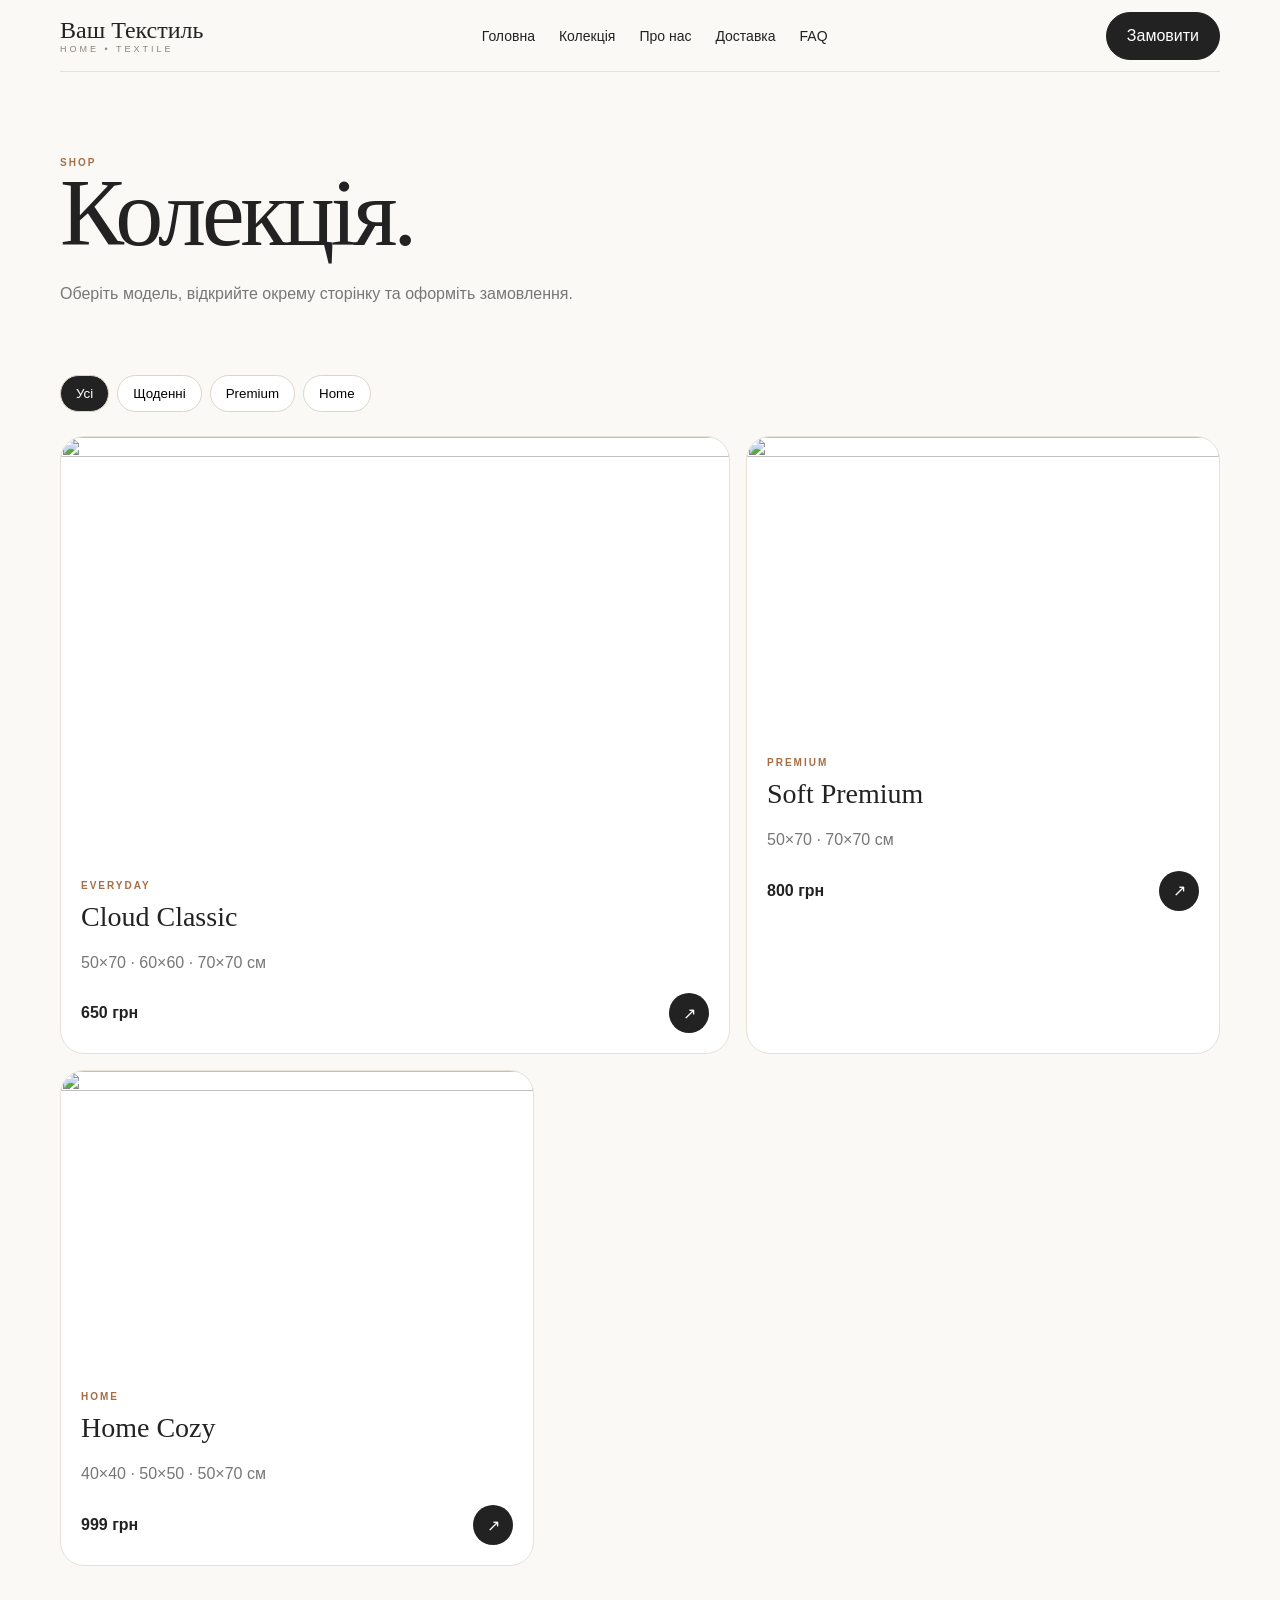
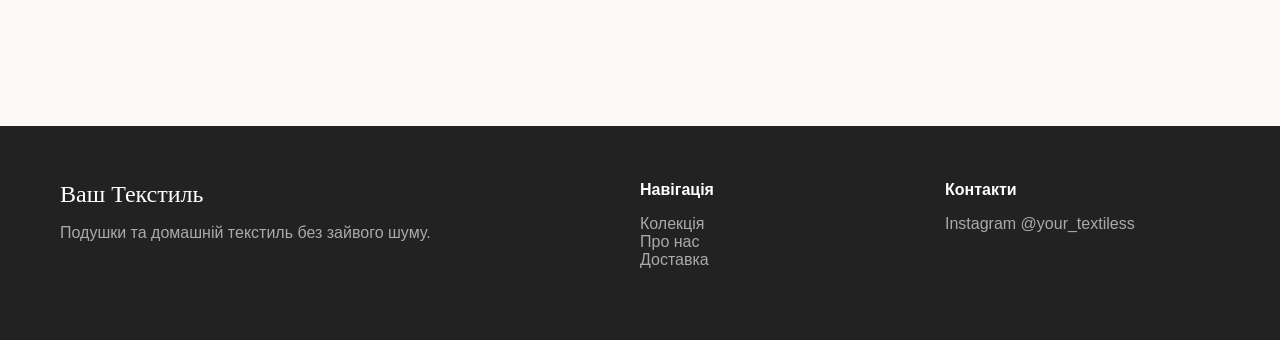
==== catalog.html @ 3e940762 "Add files via upload" ====
<!doctype html><html lang='uk'><head><meta charset='utf-8'><meta name='viewport' content='width=device-width,initial-scale=1'><title>Колекція — Ваш Текстиль</title><link rel='stylesheet' href='style.css'></head><body><header><div class='wrap nav'><a class='logo' href='index.html'>Ваш Текстиль<small>HOME • TEXTILE</small></a><nav class='links'><a href='index.html'>Головна</a><a href='catalog.html'>Колекція</a><a href='about.html'>Про нас</a><a href='delivery.html'>Доставка</a><a href='faq.html'>FAQ</a></nav><a class='btn dark' href='order.html'>Замовити</a></div></header><main><section class='page'><div class='wrap'><span class='tag'>SHOP</span><h1>Колекція.</h1><p class='muted'>Оберіть модель, відкрийте окрему сторінку та оформіть замовлення.</p></div></section><section class='section' style='padding-top:20px'><div class='wrap'><div class='filters'><button class='filter selected' data-f='all'>Усі</button><button class='filter' data-f='everyday'>Щоденні</button><button class='filter' data-f='premium'>Premium</button><button class='filter' data-f='home'>Home</button></div><div class='products'><a class='card product reveal' data-f='everyday' href='product.html?item=classic'><img src='https://images.unsplash.com/photo-1584100936595-c0654b55a2e2?auto=format&fit=crop&w=1000&q=85'><div class='body'><span class='tag'>EVERYDAY</span><h3>Cloud Classic</h3><p class='muted'>50×70 · 60×60 · 70×70 см</p><div class='foot'><b>650 грн</b><span class='arrow'>↗</span></div></div></a><a class='card product reveal' data-f='premium' href='product.html?item=premium'><img src='https://images.unsplash.com/photo-1578898887932-dce23a59509c?auto=format&fit=crop&w=1000&q=85'><div class='body'><span class='tag'>PREMIUM</span><h3>Soft Premium</h3><p class='muted'>50×70 · 70×70 см</p><div class='foot'><b>800 грн</b><span class='arrow'>↗</span></div></div></a><a class='card product reveal' data-f='home' href='product.html?item=cozy'><img src='https://images.unsplash.com/photo-1616627547584-bf28cee262db?auto=format&fit=crop&w=1000&q=85'><div class='body'><span class='tag'>HOME</span><h3>Home Cozy</h3><p class='muted'>40×40 · 50×50 · 50×70 см</p><div class='foot'><b>999 грн</b><span class='arrow'>↗</span></div></div></a></div></div></section></main><footer class='footer'><div class='wrap footerGrid'><div><div class='logo'>Ваш Текстиль</div><p>Подушки та домашній текстиль без зайвого шуму.</p></div><div><b>Навігація</b><p><a href='catalog.html'>Колекція</a><br><a href='about.html'>Про нас</a><br><a href='delivery.html'>Доставка</a></p></div><div><b>Контакти</b><p><a href='https://www.instagram.com/your_textiless/' target='_blank'>Instagram @your_textiless</a></p></div></div></footer><script src='script.js'></script></body></html>
---- style.css ----
*{box-sizing:border-box}body{margin:0;background:#faf9f6;color:#222;font-family:Inter,Arial,sans-serif}a{text-decoration:none;color:inherit}.wrap{width:min(1160px,calc(100% - 28px));margin:auto}.nav{height:72px;display:flex;align-items:center;justify-content:space-between;border-bottom:1px solid #e7e1d7}.logo{font:24px Georgia,serif}.logo small{display:block;font:9px Arial;letter-spacing:3px;color:#8b847a}.links{display:flex;gap:24px;font-size:14px}.btn{display:inline-flex;padding:14px 20px;border-radius:999px;border:1px solid #222;justify-content:center}.dark{background:#222;color:#fff}.hero{padding:34px 0}.heroGrid{display:grid;grid-template-columns:1fr 1fr;gap:16px}.heroText,.story{background:#f1ece3;border-radius:30px;padding:clamp(32px,6vw,72px);display:flex;flex-direction:column;justify-content:end}.hero h1,.page h1{font:clamp(52px,8vw,96px)/.9 Georgia,serif;letter-spacing:-4px;margin:0 0 24px}.muted{color:#777;line-height:1.8}.heroImg,.photo{border-radius:30px;overflow:hidden}.heroImg img,.photo img{width:100%;height:100%;object-fit:cover;transition:.8s}.heroImg:hover img,.photo:hover img{transform:scale(1.04)}.heroImg{min-height:590px}.section{padding:80px 0}.head{display:flex;justify-content:space-between;gap:25px;align-items:end;margin-bottom:28px}.title{font:52px Georgia,serif;margin:0;letter-spacing:-2px}.products{display:grid;grid-template-columns:repeat(12,1fr);gap:16px}.card{background:#fff;border:1px solid #e7e1d7;border-radius:24px;overflow:hidden;transition:.3s}.card:hover{transform:translateY(-5px);box-shadow:0 20px 60px #00000012}.card:nth-child(1){grid-column:span 7}.card:nth-child(2),.card:nth-child(3){grid-column:span 5}.card img{width:100%;aspect-ratio:16/10;object-fit:cover}.body{padding:20px}.tag{font-size:10px;letter-spacing:2px;color:#a66e45;font-weight:bold}.body h3{font:28px Georgia,serif;margin:8px 0}.foot{display:flex;justify-content:space-between;align-items:center}.arrow{background:#222;color:white;border-radius:50%;width:40px;height:40px;display:grid;place-items:center}.storyGrid,.detail,.formGrid{display:grid;grid-template-columns:1fr 1fr;gap:18px}.photo{min-height:560px}.story{min-height:560px}.page{padding:80px 0 30px}.page p{max-width:650px}.filters{display:flex;gap:8px;flex-wrap:wrap;margin-bottom:24px}.filter,.size{padding:10px 15px;border:1px solid #ddd5ca;background:white;border-radius:999px;cursor:pointer}.selected{background:#222;color:#fff}.faq{max-width:800px}.q{border-top:1px solid #ddd5ca;padding:20px 0;cursor:pointer}.ans{display:none;color:#777;line-height:1.7;padding:0 0 20px}.q.open .ans{display:block}.form,.side{padding:30px;border-radius:28px;border:1px solid #e7e1d7;background:white}.side{background:#f1ece3;border:0}.field{margin-bottom:15px}.field label{display:block;font-size:11px;color:#777;margin-bottom:6px}.field input,.field select,.field textarea{width:100%;padding:13px;border:1px solid #ddd5ca;border-radius:12px;background:#faf9f6}.field textarea{min-height:110px}.footer{margin-top:80px;background:#222;color:white;padding:55px 0}.footerGrid{display:grid;grid-template-columns:2fr 1fr 1fr;gap:30px}.footer p,.footer a{color:#aaa}.reveal{opacity:0;transform:translateY(20px);transition:.7s}.show{opacity:1;transform:none}.modal{position:fixed;inset:0;background:#0009;display:grid;place-items:center;padding:18px;z-index:9}.modalBox{background:#faf9f6;border-radius:25px;padding:28px;width:min(600px,100%)}pre{white-space:pre-wrap;background:white;border:1px solid #ddd5ca;border-radius:14px;padding:15px;font:13px/1.6 Arial}@media(max-width:800px){.links{display:none}.heroGrid,.storyGrid,.detail,.formGrid{grid-template-columns:1fr}.heroImg{min-height:420px}.products{grid-template-columns:1fr}.card:nth-child(n){grid-column:auto}.photo,.story{min-height:420px}.footerGrid{grid-template-columns:1fr}.section{padding:55px 0}.title{font-size:42px}}
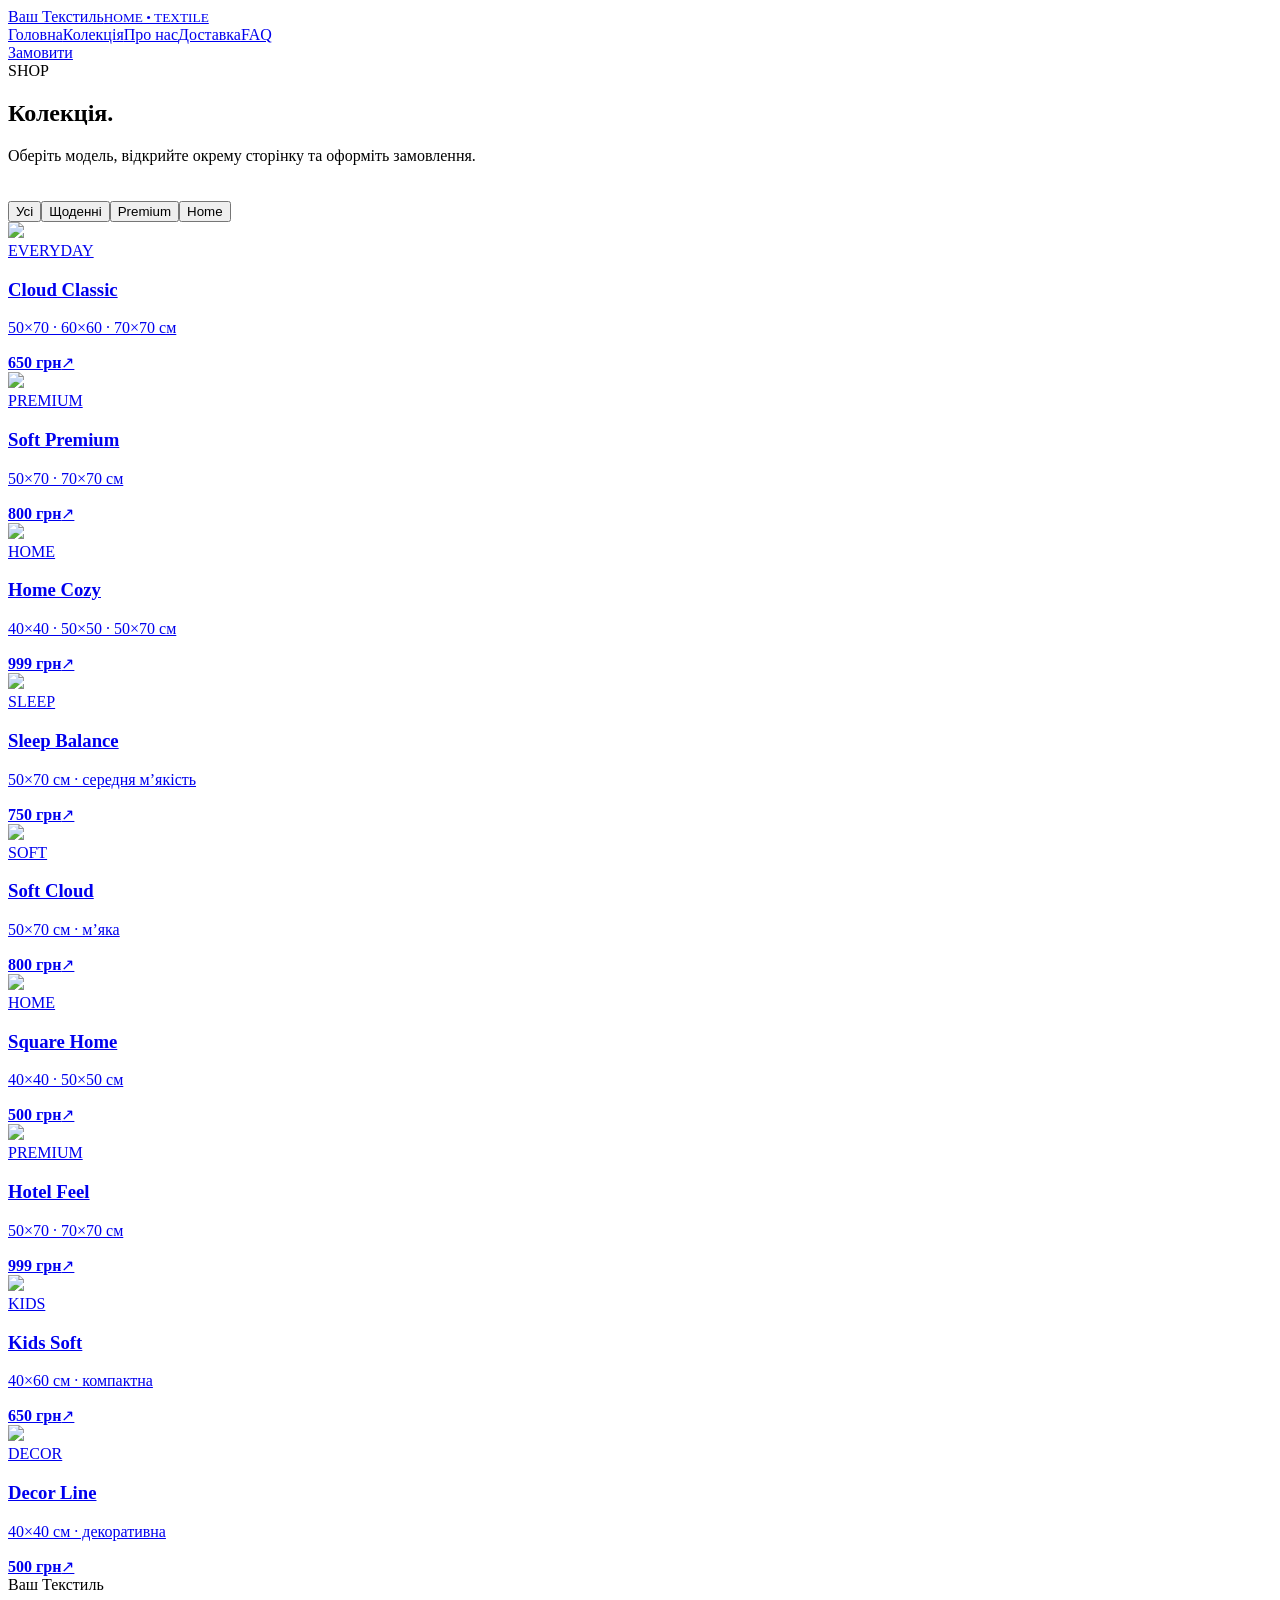
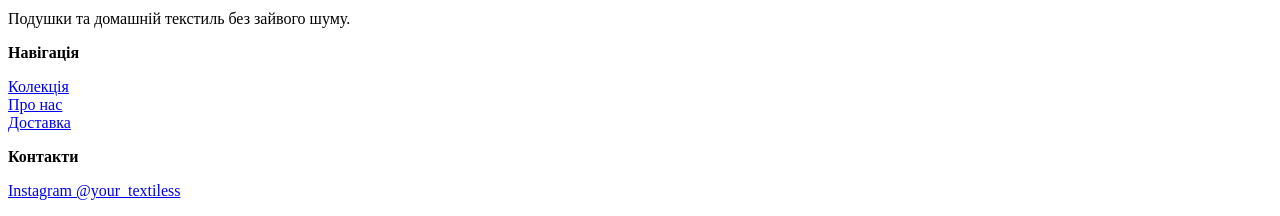
==== commit f63c4ac7: "Add files via upload" ====
--- a/catalog.html
+++ b/catalog.html
@@ -1 +1 @@
-<!doctype html><html lang='uk'><head><meta charset='utf-8'><meta name='viewport' content='width=device-width,initial-scale=1'><title>Колекція — Ваш Текстиль</title><link rel='stylesheet' href='style.css'></head><body><header><div class='wrap nav'><a class='logo' href='index.html'>Ваш Текстиль<small>HOME • TEXTILE</small></a><nav class='links'><a href='index.html'>Головна</a><a href='catalog.html'>Колекція</a><a href='about.html'>Про нас</a><a href='delivery.html'>Доставка</a><a href='faq.html'>FAQ</a></nav><a class='btn dark' href='order.html'>Замовити</a></div></header><main><section class='page'><div class='wrap'><span class='tag'>SHOP</span><h1>Колекція.</h1><p class='muted'>Оберіть модель, відкрийте окрему сторінку та оформіть замовлення.</p></div></section><section class='section' style='padding-top:20px'><div class='wrap'><div class='filters'><button class='filter selected' data-f='all'>Усі</button><button class='filter' data-f='everyday'>Щоденні</button><button class='filter' data-f='premium'>Premium</button><button class='filter' data-f='home'>Home</button></div><div class='products'><a class='card product reveal' data-f='everyday' href='product.html?item=classic'><img src='https://images.unsplash.com/photo-1584100936595-c0654b55a2e2?auto=format&fit=crop&w=1000&q=85'><div class='body'><span class='tag'>EVERYDAY</span><h3>Cloud Classic</h3><p class='muted'>50×70 · 60×60 · 70×70 см</p><div class='foot'><b>650 грн</b><span class='arrow'>↗</span></div></div></a><a class='card product reveal' data-f='premium' href='product.html?item=premium'><img src='https://images.unsplash.com/photo-1578898887932-dce23a59509c?auto=format&fit=crop&w=1000&q=85'><div class='body'><span class='tag'>PREMIUM</span><h3>Soft Premium</h3><p class='muted'>50×70 · 70×70 см</p><div class='foot'><b>800 грн</b><span class='arrow'>↗</span></div></div></a><a class='card product reveal' data-f='home' href='product.html?item=cozy'><img src='https://images.unsplash.com/photo-1616627547584-bf28cee262db?auto=format&fit=crop&w=1000&q=85'><div class='body'><span class='tag'>HOME</span><h3>Home Cozy</h3><p class='muted'>40×40 · 50×50 · 50×70 см</p><div class='foot'><b>999 грн</b><span class='arrow'>↗</span></div></div></a></div></div></section></main><footer class='footer'><div class='wrap footerGrid'><div><div class='logo'>Ваш Текстиль</div><p>Подушки та домашній текстиль без зайвого шуму.</p></div><div><b>Навігація</b><p><a href='catalog.html'>Колекція</a><br><a href='about.html'>Про нас</a><br><a href='delivery.html'>Доставка</a></p></div><div><b>Контакти</b><p><a href='https://www.instagram.com/your_textiless/' target='_blank'>Instagram @your_textiless</a></p></div></div></footer><script src='script.js'></script></body></html>+<!doctype html><html lang='uk'><head><meta charset='utf-8'><meta name='viewport' content='width=device-width,initial-scale=1'><title>Колекція — Ваш Текстиль</title><link rel='stylesheet' href='style.css'></head><body><header><div class='wrap nav'><a class='logo' href='index.html'>Ваш Текстиль<small>HOME • TEXTILE</small></a><nav class='links'><a href='index.html'>Головна</a><a href='catalog.html'>Колекція</a><a href='about.html'>Про нас</a><a href='delivery.html'>Доставка</a><a href='faq.html'>FAQ</a></nav><a class='btn dark' href='order.html'>Замовити</a></div></header><main><section class='page'><div class='wrap'><span class='tag'>SHOP</span><h1>Колекція.</h1><p class='muted'>Оберіть модель, відкрийте окрему сторінку та оформіть замовлення.</p></div></section><section class='section' style='padding-top:20px'><div class='wrap'><div class='filters'><button class='filter selected' data-f='all'>Усі</button><button class='filter' data-f='everyday'>Щоденні</button><button class='filter' data-f='premium'>Premium</button><button class='filter' data-f='home'>Home</button></div><div class='products'><a class='card product reveal' data-f='everyday' href='product.html?item=classic'><img src='https://images.unsplash.com/photo-1584100936595-c0654b55a2e2?auto=format&fit=crop&w=1000&q=85'><div class='body'><span class='tag'>EVERYDAY</span><h3>Cloud Classic</h3><p class='muted'>50×70 · 60×60 · 70×70 см</p><div class='foot'><b>650 грн</b><span class='arrow'>↗</span></div></div></a><a class='card product reveal' data-f='premium' href='product.html?item=premium'><img src='https://images.unsplash.com/photo-1578898887932-dce23a59509c?auto=format&fit=crop&w=1000&q=85'><div class='body'><span class='tag'>PREMIUM</span><h3>Soft Premium</h3><p class='muted'>50×70 · 70×70 см</p><div class='foot'><b>800 грн</b><span class='arrow'>↗</span></div></div></a><a class='card product reveal' data-f='home' href='product.html?item=cozy'><img src='https://images.unsplash.com/photo-1616627547584-bf28cee262db?auto=format&fit=crop&w=1000&q=85'><div class='body'><span class='tag'>HOME</span><h3>Home Cozy</h3><p class='muted'>40×40 · 50×50 · 50×70 см</p><div class='foot'><b>999 грн</b><span class='arrow'>↗</span></div></div></a><a class="card productItem reveal" data-f="sleep" href="product.html?item=sleep"><img src="https://images.unsplash.com/photo-1595526114035-0d45ed16cfbf?auto=format&fit=crop&w=1000&q=85"><div class="body"><span class="tag">SLEEP</span><h3>Sleep Balance</h3><p class="muted">50×70 см · середня м’якість</p><div class="foot"><b>750 грн</b><span class="arrow">↗</span></div></div></a><a class="card productItem reveal" data-f="soft" href="product.html?item=soft"><img src="https://images.unsplash.com/photo-1505693416388-ac5ce068fe85?auto=format&fit=crop&w=1000&q=85"><div class="body"><span class="tag">SOFT</span><h3>Soft Cloud</h3><p class="muted">50×70 см · м’яка</p><div class="foot"><b>800 грн</b><span class="arrow">↗</span></div></div></a><a class="card productItem reveal" data-f="home" href="product.html?item=square"><img src="https://images.unsplash.com/photo-1598300042247-d088f8ab3a91?auto=format&fit=crop&w=1000&q=85"><div class="body"><span class="tag">HOME</span><h3>Square Home</h3><p class="muted">40×40 · 50×50 см</p><div class="foot"><b>500 грн</b><span class="arrow">↗</span></div></div></a><a class="card productItem reveal" data-f="premium" href="product.html?item=hotel"><img src="https://images.unsplash.com/photo-1616486338812-3dadae4b4ace?auto=format&fit=crop&w=1000&q=85"><div class="body"><span class="tag">PREMIUM</span><h3>Hotel Feel</h3><p class="muted">50×70 · 70×70 см</p><div class="foot"><b>999 грн</b><span class="arrow">↗</span></div></div></a><a class="card productItem reveal" data-f="kids" href="product.html?item=kids"><img src="https://images.unsplash.com/photo-1543248939-ff40856f65d4?auto=format&fit=crop&w=1000&q=85"><div class="body"><span class="tag">KIDS</span><h3>Kids Soft</h3><p class="muted">40×60 см · компактна</p><div class="foot"><b>650 грн</b><span class="arrow">↗</span></div></div></a><a class="card productItem reveal" data-f="decor" href="product.html?item=decor"><img src="https://images.unsplash.com/photo-1618220179428-22790b461013?auto=format&fit=crop&w=1000&q=85"><div class="body"><span class="tag">DECOR</span><h3>Decor Line</h3><p class="muted">40×40 см · декоративна</p><div class="foot"><b>500 грн</b><span class="arrow">↗</span></div></div></a></div></div></section></main><footer class='footer'><div class='wrap footerGrid'><div><div class='logo'>Ваш Текстиль</div><p>Подушки та домашній текстиль без зайвого шуму.</p></div><div><b>Навігація</b><p><a href='catalog.html'>Колекція</a><br><a href='about.html'>Про нас</a><br><a href='delivery.html'>Доставка</a></p></div><div><b>Контакти</b><p><a href='https://www.instagram.com/your_textiless/' target='_blank'>Instagram @your_textiless</a></p></div></div></footer><script src='script.js'></script></body></html>
--- a/style.css
+++ b/style.css
@@ -1 +1,2 @@
-*{box-sizing:border-box}body{margin:0;background:#faf9f6;color:#222;font-family:Inter,Arial,sans-serif}a{text-decoration:none;color:inherit}.wrap{width:min(1160px,calc(100% - 28px));margin:auto}.nav{height:72px;display:flex;align-items:center;justify-content:space-between;border-bottom:1px solid #e7e1d7}.logo{font:24px Georgia,serif}.logo small{display:block;font:9px Arial;letter-spacing:3px;color:#8b847a}.links{display:flex;gap:24px;font-size:14px}.btn{display:inline-flex;padding:14px 20px;border-radius:999px;border:1px solid #222;justify-content:center}.dark{background:#222;color:#fff}.hero{padding:34px 0}.heroGrid{display:grid;grid-template-columns:1fr 1fr;gap:16px}.heroText,.story{background:#f1ece3;border-radius:30px;padding:clamp(32px,6vw,72px);display:flex;flex-direction:column;justify-content:end}.hero h1,.page h1{font:clamp(52px,8vw,96px)/.9 Georgia,serif;letter-spacing:-4px;margin:0 0 24px}.muted{color:#777;line-height:1.8}.heroImg,.photo{border-radius:30px;overflow:hidden}.heroImg img,.photo img{width:100%;height:100%;object-fit:cover;transition:.8s}.heroImg:hover img,.photo:hover img{transform:scale(1.04)}.heroImg{min-height:590px}.section{padding:80px 0}.head{display:flex;justify-content:space-between;gap:25px;align-items:end;margin-bottom:28px}.title{font:52px Georgia,serif;margin:0;letter-spacing:-2px}.products{display:grid;grid-template-columns:repeat(12,1fr);gap:16px}.card{background:#fff;border:1px solid #e7e1d7;border-radius:24px;overflow:hidden;transition:.3s}.card:hover{transform:translateY(-5px);box-shadow:0 20px 60px #00000012}.card:nth-child(1){grid-column:span 7}.card:nth-child(2),.card:nth-child(3){grid-column:span 5}.card img{width:100%;aspect-ratio:16/10;object-fit:cover}.body{padding:20px}.tag{font-size:10px;letter-spacing:2px;color:#a66e45;font-weight:bold}.body h3{font:28px Georgia,serif;margin:8px 0}.foot{display:flex;justify-content:space-between;align-items:center}.arrow{background:#222;color:white;border-radius:50%;width:40px;height:40px;display:grid;place-items:center}.storyGrid,.detail,.formGrid{display:grid;grid-template-columns:1fr 1fr;gap:18px}.photo{min-height:560px}.story{min-height:560px}.page{padding:80px 0 30px}.page p{max-width:650px}.filters{display:flex;gap:8px;flex-wrap:wrap;margin-bottom:24px}.filter,.size{padding:10px 15px;border:1px solid #ddd5ca;background:white;border-radius:999px;cursor:pointer}.selected{background:#222;color:#fff}.faq{max-width:800px}.q{border-top:1px solid #ddd5ca;padding:20px 0;cursor:pointer}.ans{display:none;color:#777;line-height:1.7;padding:0 0 20px}.q.open .ans{display:block}.form,.side{padding:30px;border-radius:28px;border:1px solid #e7e1d7;background:white}.side{background:#f1ece3;border:0}.field{margin-bottom:15px}.field label{display:block;font-size:11px;color:#777;margin-bottom:6px}.field input,.field select,.field textarea{width:100%;padding:13px;border:1px solid #ddd5ca;border-radius:12px;background:#faf9f6}.field textarea{min-height:110px}.footer{margin-top:80px;background:#222;color:white;padding:55px 0}.footerGrid{display:grid;grid-template-columns:2fr 1fr 1fr;gap:30px}.footer p,.footer a{color:#aaa}.reveal{opacity:0;transform:translateY(20px);transition:.7s}.show{opacity:1;transform:none}.modal{position:fixed;inset:0;background:#0009;display:grid;place-items:center;padding:18px;z-index:9}.modalBox{background:#faf9f6;border-radius:25px;padding:28px;width:min(600px,100%)}pre{white-space:pre-wrap;background:white;border:1px solid #ddd5ca;border-radius:14px;padding:15px;font:13px/1.6 Arial}@media(max-width:800px){.links{display:none}.heroGrid,.storyGrid,.detail,.formGrid{grid-template-columns:1fr}.heroImg{min-height:420px}.products{grid-template-columns:1fr}.card:nth-child(n){grid-column:auto}.photo,.story{min-height:420px}.footerGrid{grid-template-columns:1fr}.section{padding:55px 0}.title{font-size:42px}}+
+.hero-copy,.hero-photo,.story-copy,.story-img,.detail-photo,.detail-info{box-shadow:0 20px 70px rgba(38,31,24,.06)} .card{will-change:transform} .card:hover{box-shadow:0 25px 80px rgba(38,31,24,.12)} .hero-photo{transform-style:preserve-3d} .float-note{backdrop-filter:blur(14px)} .order-modal{position:fixed;inset:0;background:rgba(20,18,15,.68);backdrop-filter:blur(10px);z-index:100;display:grid;place-items:center;padding:18px}.modal-card{width:min(650px,100%);background:#fbfaf7;border-radius:28px;padding:28px;max-height:90vh;overflow:auto}.order-preview{white-space:pre-wrap;background:#fff;border:1px solid var(--line);padding:16px;border-radius:16px;font:13px/1.6 Arial}.modal-actions{display:grid;grid-template-columns:1fr 1fr;gap:9px;margin-top:12px}
